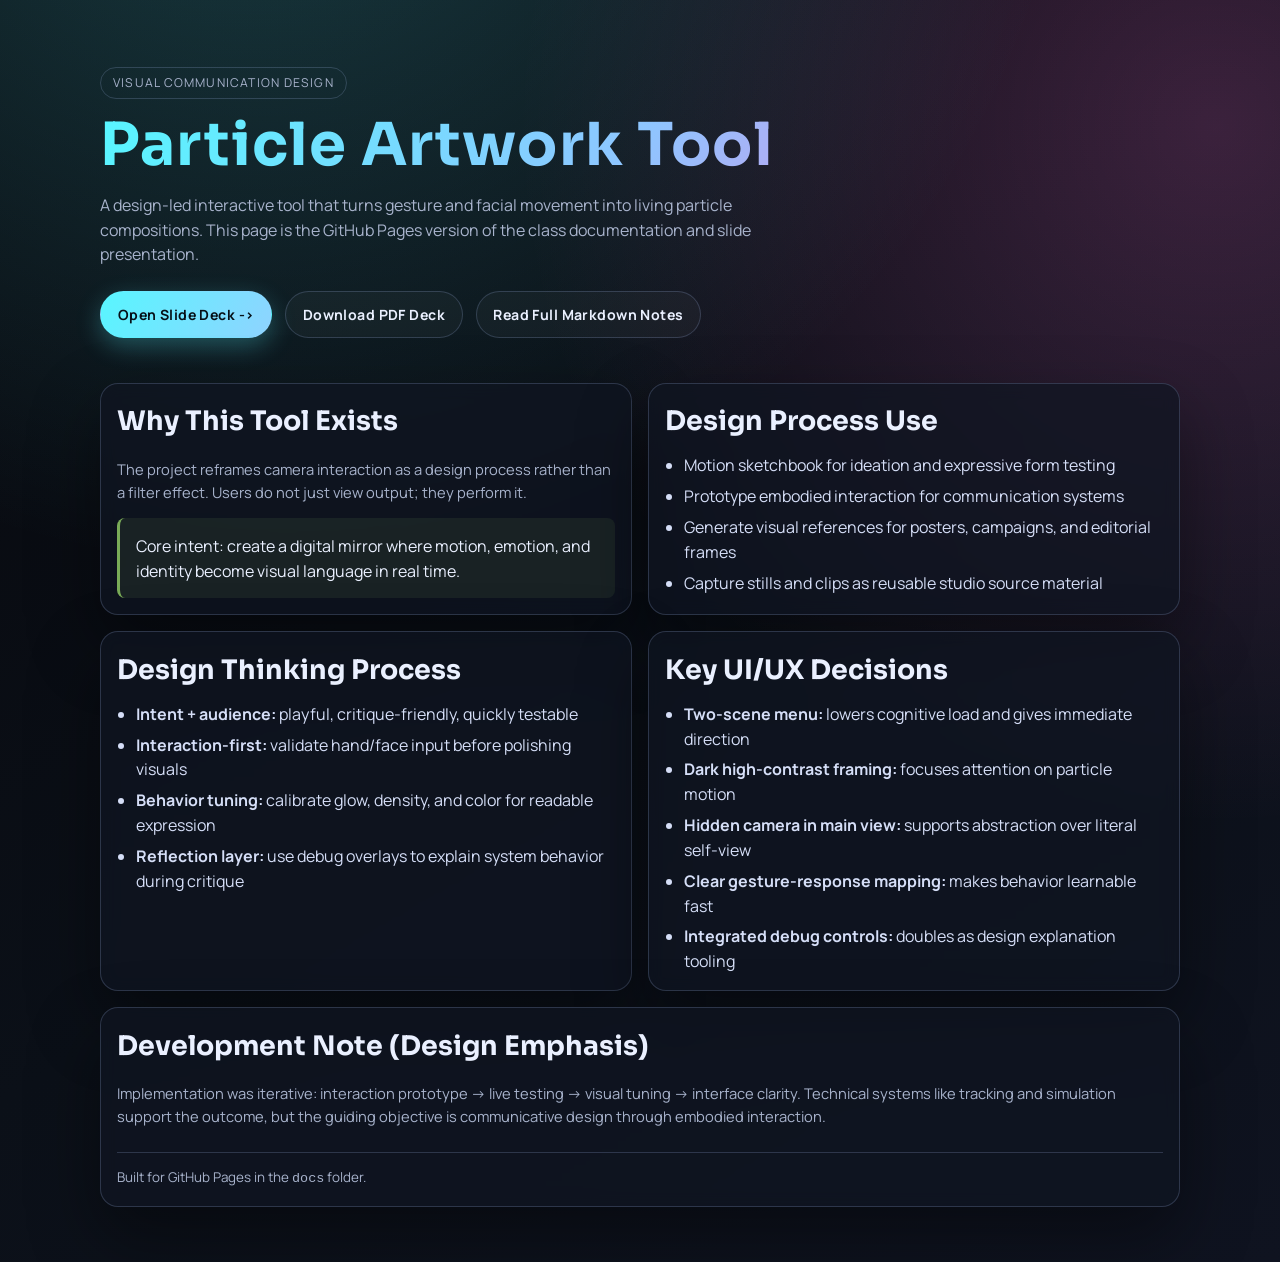
==== docs/index.html @ fed3375f "Add class design docs and GitHub Pages presentation. Provide a design-focused narrative, interactive" ====
<!doctype html>
<html lang="en">
<head>
  <meta charset="utf-8">
  <meta name="viewport" content="width=device-width, initial-scale=1">
  <title>Particle Artwork - Design Deck</title>
  <meta name="description" content="Design rationale and presentation for the Particle Artwork student project.">
  <link rel="preconnect" href="https://fonts.googleapis.com">
  <link rel="preconnect" href="https://fonts.gstatic.com" crossorigin>
  <link href="https://fonts.googleapis.com/css2?family=Manrope:wght@400;500;700;800&family=Sora:wght@500;700;800&display=swap" rel="stylesheet">
  <link rel="stylesheet" href="./site.css">
</head>
<body class="noise-overlay">
  <header class="hero">
    <div class="container">
      <span class="chip">Visual Communication Design</span>
      <h1 class="gradient-title">Particle Artwork Tool</h1>
      <p class="lead">
        A design-led interactive tool that turns gesture and facial movement into living particle compositions.
        This page is the GitHub Pages version of the class documentation and slide presentation.
      </p>
      <div class="cta-row">
        <a class="btn primary" href="./slides.html">Open Slide Deck -></a>
        <a class="btn ghost" href="./Particle-Artwork-Deck.pdf">Download PDF Deck</a>
        <a class="btn ghost" href="../DESIGN_ASPECTS.md">Read Full Markdown Notes</a>
      </div>
    </div>
  </header>

  <main class="container">
    <section class="grid two">
      <article class="panel pad">
        <h2>Why This Tool Exists</h2>
        <p class="small">
          The project reframes camera interaction as a design process rather than a filter effect. Users do not just view output; they perform it.
        </p>
        <p class="quote">
          Core intent: create a digital mirror where motion, emotion, and identity become visual language in real time.
        </p>
      </article>
      <article class="panel pad">
        <h2>Design Process Use</h2>
        <ul class="list">
          <li>Motion sketchbook for ideation and expressive form testing</li>
          <li>Prototype embodied interaction for communication systems</li>
          <li>Generate visual references for posters, campaigns, and editorial frames</li>
          <li>Capture stills and clips as reusable studio source material</li>
        </ul>
      </article>
    </section>

    <section class="grid two">
      <article class="panel pad">
        <h2>Design Thinking Process</h2>
        <ul class="list">
          <li><strong>Intent + audience:</strong> playful, critique-friendly, quickly testable</li>
          <li><strong>Interaction-first:</strong> validate hand/face input before polishing visuals</li>
          <li><strong>Behavior tuning:</strong> calibrate glow, density, and color for readable expression</li>
          <li><strong>Reflection layer:</strong> use debug overlays to explain system behavior during critique</li>
        </ul>
      </article>
      <article class="panel pad">
        <h2>Key UI/UX Decisions</h2>
        <ul class="list">
          <li><strong>Two-scene menu:</strong> lowers cognitive load and gives immediate direction</li>
          <li><strong>Dark high-contrast framing:</strong> focuses attention on particle motion</li>
          <li><strong>Hidden camera in main view:</strong> supports abstraction over literal self-view</li>
          <li><strong>Clear gesture-response mapping:</strong> makes behavior learnable fast</li>
          <li><strong>Integrated debug controls:</strong> doubles as design explanation tooling</li>
        </ul>
      </article>
    </section>

    <section class="panel pad">
      <h2>Development Note (Design Emphasis)</h2>
      <p class="small">
        Implementation was iterative: interaction prototype -> live testing -> visual tuning -> interface clarity.
        Technical systems like tracking and simulation support the outcome, but the guiding objective is communicative design through embodied interaction.
      </p>
      <div class="footer">
        Built for GitHub Pages in the <code>docs</code> folder.
      </div>
    </section>
  </main>
</body>
</html>
---- docs/site.css ----
:root {
  --bg: #090b10;
  --bg-soft: #101521;
  --card: rgba(16, 22, 34, 0.72);
  --text: #eaf0ff;
  --muted: #a8b3cc;
  --line: rgba(146, 167, 214, 0.24);
  --accent-cyan: #58f6ff;
  --accent-pink: #ff6fd8;
  --accent-lime: #b6ff7a;
  --shadow: 0 30px 70px rgba(0, 0, 0, 0.4);
}

* {
  box-sizing: border-box;
}

html,
body {
  margin: 0;
  min-height: 100%;
}

body {
  font-family: "Manrope", "Segoe UI", sans-serif;
  color: var(--text);
  background:
    radial-gradient(circle at 20% -20%, rgba(88, 246, 255, 0.23), transparent 45%),
    radial-gradient(circle at 95% 10%, rgba(255, 111, 216, 0.2), transparent 42%),
    linear-gradient(150deg, #07080d 0%, #0b1018 55%, #0f1320 100%);
  line-height: 1.55;
}

.noise-overlay::before {
  content: "";
  position: fixed;
  inset: 0;
  pointer-events: none;
  background-image: radial-gradient(rgba(255, 255, 255, 0.06) 0.4px, transparent 0.4px);
  background-size: 3px 3px;
  mix-blend-mode: soft-light;
  opacity: 0.14;
}

.container {
  width: min(1080px, 92vw);
  margin: 0 auto;
}

.hero {
  padding: 4.2rem 0 1.8rem;
}

.chip {
  display: inline-block;
  padding: 0.35rem 0.75rem;
  border: 1px solid var(--line);
  border-radius: 999px;
  color: var(--muted);
  font-size: 0.76rem;
  letter-spacing: 0.1em;
  text-transform: uppercase;
}

h1,
h2,
h3 {
  margin: 0;
  font-family: "Sora", "Segoe UI", sans-serif;
}

h1 {
  margin-top: 1rem;
  font-size: clamp(2rem, 5vw, 3.7rem);
  line-height: 1.04;
  letter-spacing: 0.02em;
}

.gradient-title {
  background: linear-gradient(120deg, var(--accent-cyan), #8fc5ff 50%, var(--accent-pink));
  -webkit-background-clip: text;
  -webkit-text-fill-color: transparent;
  background-clip: text;
}

.lead {
  margin-top: 1rem;
  max-width: 70ch;
  color: var(--muted);
}

.cta-row {
  margin-top: 1.5rem;
  display: flex;
  gap: 0.8rem;
  flex-wrap: wrap;
}

.btn {
  display: inline-flex;
  align-items: center;
  gap: 0.55rem;
  text-decoration: none;
  color: #061017;
  font-weight: 700;
  font-size: 0.88rem;
  letter-spacing: 0.03em;
  border-radius: 999px;
  padding: 0.72rem 1.05rem;
  border: 1px solid transparent;
  transition: transform 0.18s ease, box-shadow 0.18s ease;
}

.btn.primary {
  background: linear-gradient(120deg, var(--accent-cyan), #8fd3ff);
  box-shadow: 0 8px 25px rgba(88, 246, 255, 0.28);
}

.btn.ghost {
  color: var(--text);
  border-color: var(--line);
  background: rgba(255, 255, 255, 0.03);
}

.btn:hover {
  transform: translateY(-2px);
}

.grid {
  display: grid;
  gap: 1rem;
}

.grid.two {
  grid-template-columns: repeat(2, minmax(0, 1fr));
}

.panel {
  border: 1px solid var(--line);
  border-radius: 18px;
  background: var(--card);
  backdrop-filter: blur(8px);
  box-shadow: var(--shadow);
}

.panel.pad {
  padding: 1.1rem 1rem 1rem;
}

main {
  padding-bottom: 3.5rem;
}

section {
  margin-top: 1rem;
}

section h2 {
  margin-bottom: 0.65rem;
  font-size: clamp(1.2rem, 2.1vw, 1.7rem);
}

.list {
  margin: 0.2rem 0 0;
  padding-left: 1.2rem;
  color: #d5def7;
}

.list li + li {
  margin-top: 0.38rem;
}

.small {
  color: var(--muted);
  font-size: 0.92rem;
}

.quote {
  margin: 0;
  padding: 1rem 1rem 0.9rem;
  border-left: 3px solid rgba(182, 255, 122, 0.62);
  background: rgba(182, 255, 122, 0.07);
  border-radius: 8px;
}

.footer {
  margin-top: 1.5rem;
  border-top: 1px solid var(--line);
  padding-top: 0.9rem;
  color: var(--muted);
  font-size: 0.84rem;
}

.slides-shell {
  min-height: 100vh;
  display: grid;
  place-items: center;
  padding: 2.2rem 1rem 1rem;
}

.deck {
  width: min(1100px, 95vw);
  aspect-ratio: 16 / 9;
  position: relative;
  border-radius: 22px;
  border: 1px solid var(--line);
  background: linear-gradient(145deg, rgba(16, 24, 36, 0.92), rgba(9, 12, 18, 0.95));
  box-shadow: var(--shadow);
  overflow: hidden;
}

.slide {
  position: absolute;
  inset: 0;
  padding: clamp(1rem, 3vw, 2rem) clamp(1rem, 4vw, 3.2rem);
  display: grid;
  opacity: 0;
  transform: translateX(40px) scale(0.98);
  transition: opacity 0.28s ease, transform 0.28s ease;
  pointer-events: none;
}

.slide.active {
  opacity: 1;
  transform: translateX(0) scale(1);
  pointer-events: auto;
}

.slide h2 {
  font-size: clamp(1.3rem, 2.4vw, 2rem);
  margin-bottom: 0.55rem;
}

.slide p {
  color: #d8e2fb;
}

.slide ul {
  margin-top: 0.5rem;
  color: #d8e2fb;
  padding-left: 1.2rem;
}

.slide li + li {
  margin-top: 0.4rem;
}

.kicker {
  color: var(--accent-lime);
  letter-spacing: 0.11em;
  font-size: 0.76rem;
  text-transform: uppercase;
}

.slide .big-line {
  font-size: clamp(1.5rem, 3vw, 2.6rem);
  line-height: 1.12;
  max-width: 18ch;
}

.slide-controls {
  width: min(1100px, 95vw);
  margin-top: 0.8rem;
  display: flex;
  justify-content: space-between;
  align-items: center;
  gap: 0.9rem;
}

.key-hint {
  color: var(--muted);
  font-size: 0.82rem;
}

.pager {
  color: var(--text);
  font-size: 0.85rem;
  letter-spacing: 0.06em;
}

.nav-btn {
  border: 1px solid var(--line);
  border-radius: 10px;
  background: rgba(255, 255, 255, 0.03);
  color: var(--text);
  padding: 0.5rem 0.75rem;
  cursor: pointer;
}

.progress {
  position: absolute;
  left: 0;
  right: 0;
  bottom: 0;
  height: 4px;
  background: rgba(255, 255, 255, 0.08);
}

.progress > span {
  display: block;
  height: 100%;
  width: 0;
  background: linear-gradient(120deg, var(--accent-cyan), var(--accent-pink));
  transition: width 0.25s ease;
}

@media (max-width: 900px) {
  .grid.two {
    grid-template-columns: 1fr;
  }
}

@media print {
  @page {
    size: 16in 9in;
    margin: 0.35in;
  }

  body {
    background: #080b12 !important;
    -webkit-print-color-adjust: exact;
    print-color-adjust: exact;
  }

  .slides-shell {
    display: block;
    min-height: auto;
    padding: 0;
  }

  .deck {
    width: 100%;
    aspect-ratio: auto;
    border: 0;
    border-radius: 0;
    box-shadow: none;
    background: transparent;
    overflow: visible;
  }

  .slide {
    position: static;
    min-height: 8.1in;
    border: 1px solid rgba(146, 167, 214, 0.2);
    border-radius: 16px;
    background: linear-gradient(145deg, rgba(16, 24, 36, 0.96), rgba(9, 12, 18, 0.98));
    opacity: 1 !important;
    transform: none !important;
    pointer-events: auto;
    page-break-after: always;
    break-after: page;
    margin-bottom: 0.2in;
  }

  .slide:last-of-type {
    page-break-after: auto;
    break-after: auto;
  }

  .slide-controls,
  .progress {
    display: none !important;
  }
}
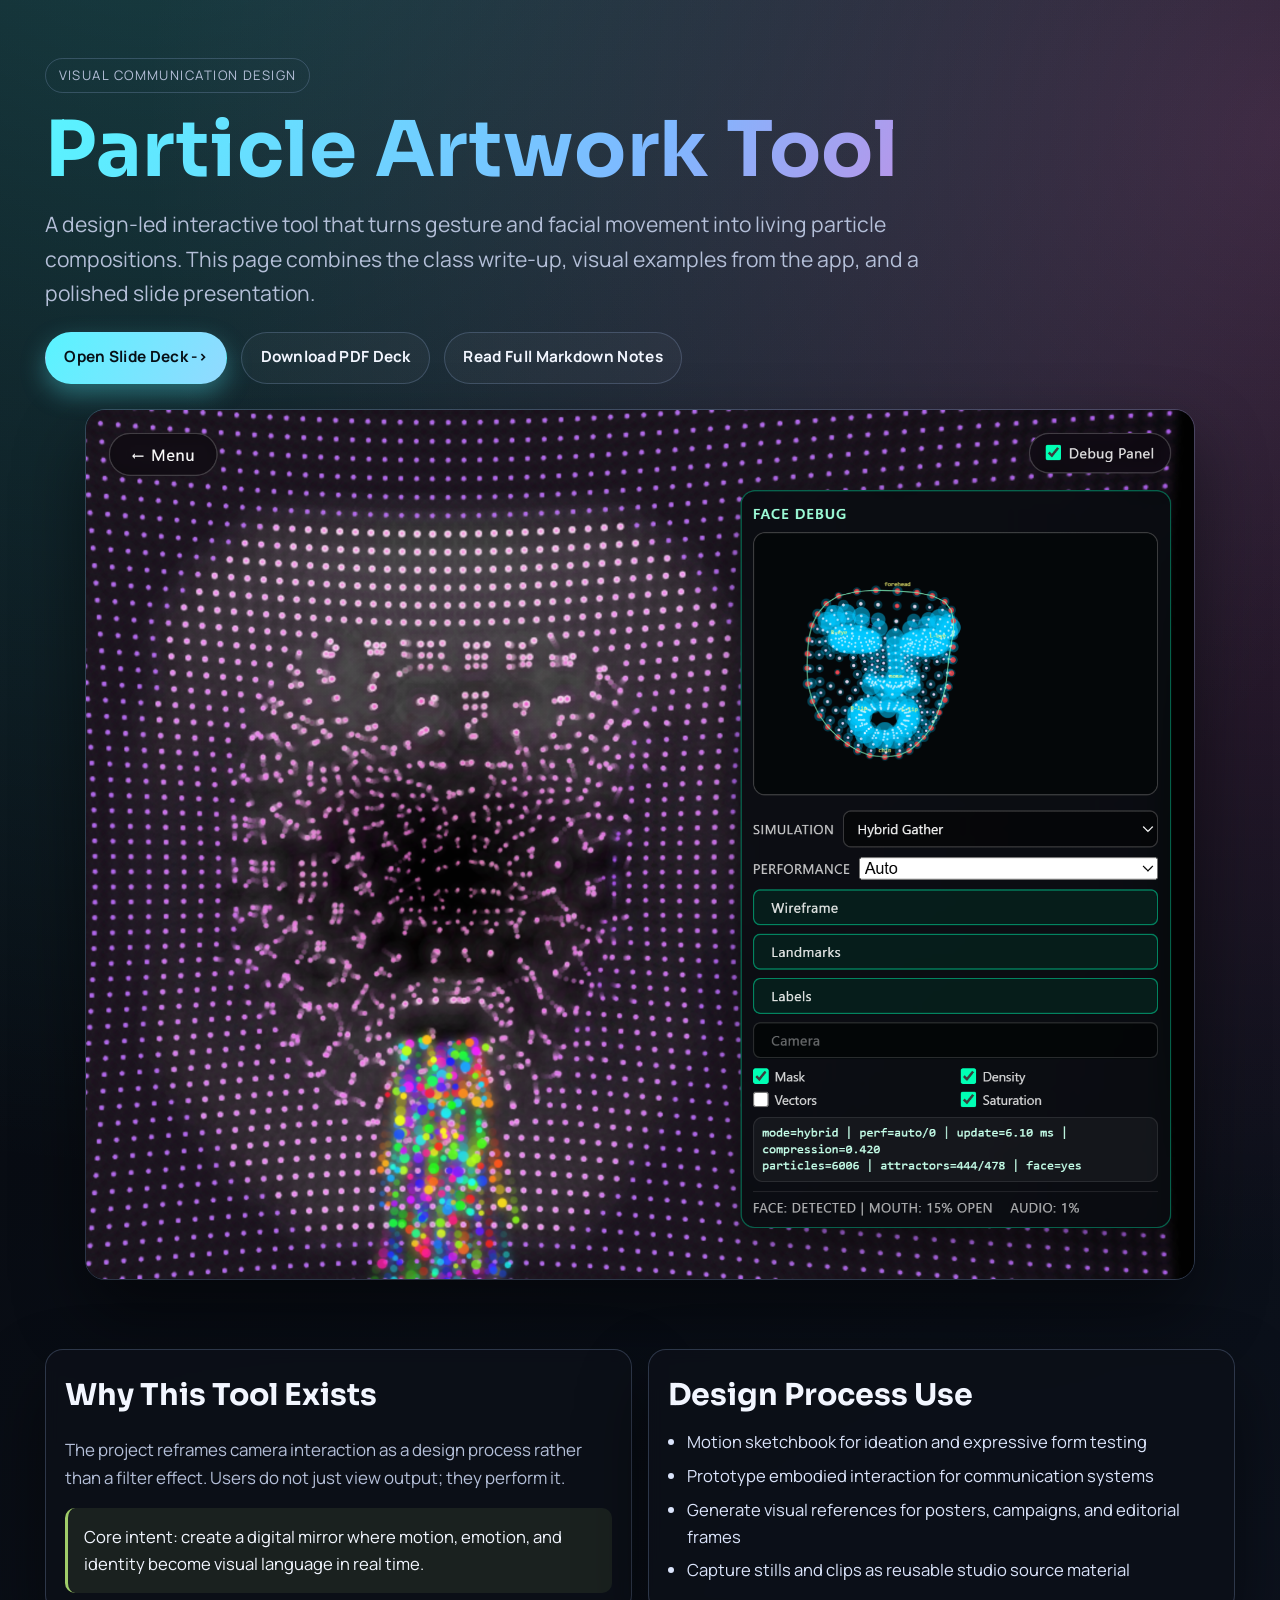
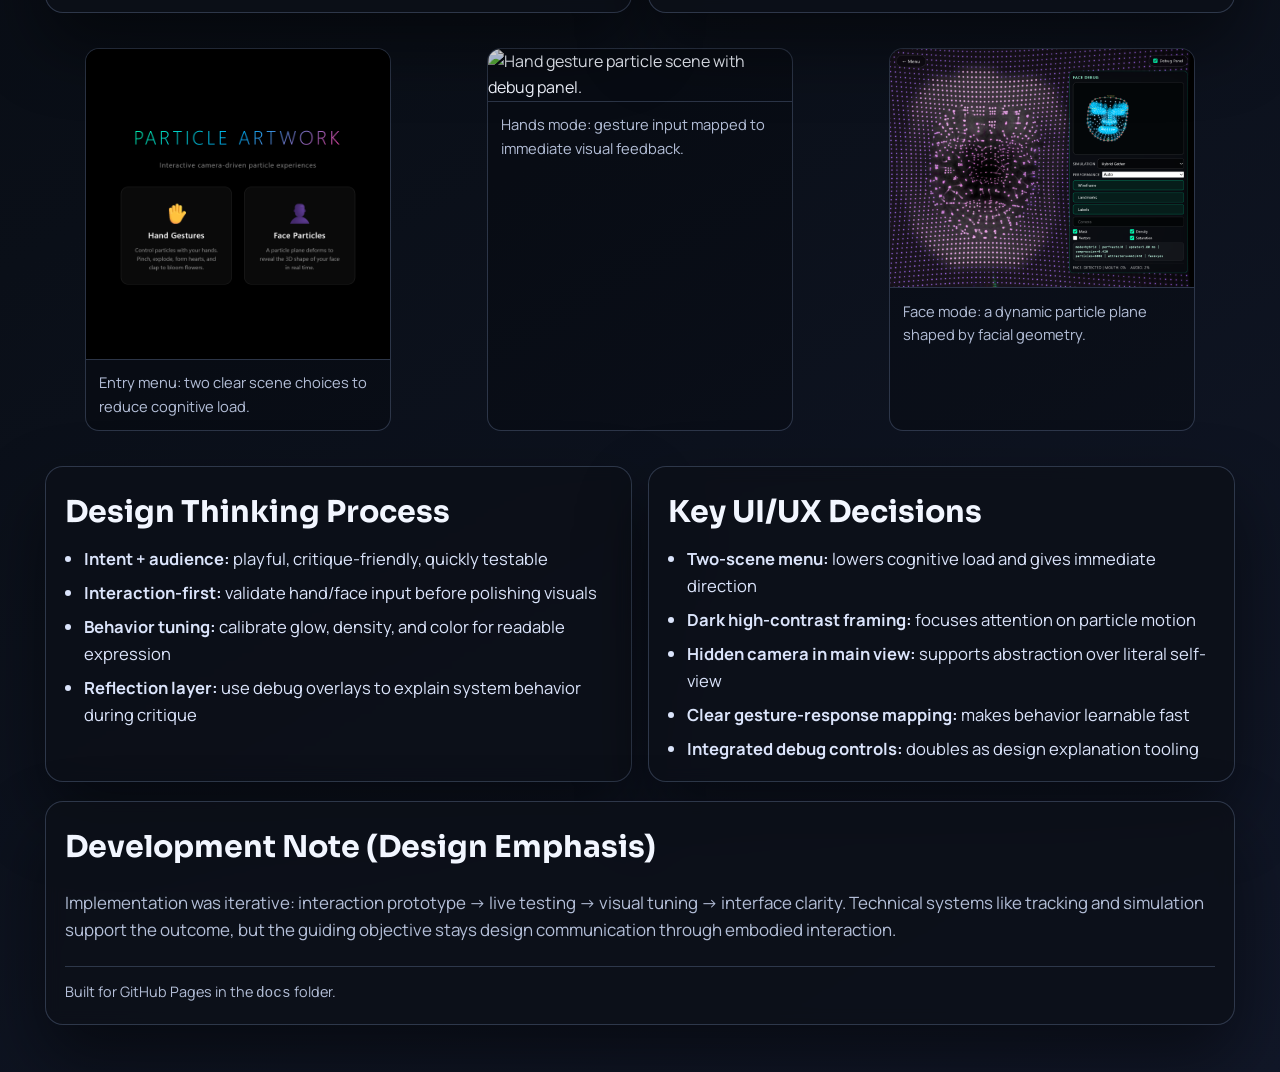
==== commit a67b59b2: "Refresh design deck visuals and readability. Add real app screenshots and redesign the homepage/slid" ====
--- a/docs/index.html
+++ b/docs/index.html
@@ -17,13 +17,16 @@
       <h1 class="gradient-title">Particle Artwork Tool</h1>
       <p class="lead">
         A design-led interactive tool that turns gesture and facial movement into living particle compositions.
-        This page is the GitHub Pages version of the class documentation and slide presentation.
+        This page combines the class write-up, visual examples from the app, and a polished slide presentation.
       </p>
       <div class="cta-row">
         <a class="btn primary" href="./slides.html">Open Slide Deck -></a>
         <a class="btn ghost" href="./Particle-Artwork-Deck.pdf">Download PDF Deck</a>
         <a class="btn ghost" href="../DESIGN_ASPECTS.md">Read Full Markdown Notes</a>
       </div>
+      <figure class="hero-visual">
+        <img src="./assets/app-face-scene-alt-2.png" alt="Face particle scene with rainbow effect and debug panel visible.">
+      </figure>
     </div>
   </header>
 
@@ -32,7 +35,8 @@
       <article class="panel pad">
         <h2>Why This Tool Exists</h2>
         <p class="small">
-          The project reframes camera interaction as a design process rather than a filter effect. Users do not just view output; they perform it.
+          The project reframes camera interaction as a design process rather than a filter effect.
+          Users do not just view output; they perform it.
         </p>
         <p class="quote">
           Core intent: create a digital mirror where motion, emotion, and identity become visual language in real time.
@@ -47,6 +51,21 @@
           <li>Capture stills and clips as reusable studio source material</li>
         </ul>
       </article>
+    </section>
+
+    <section class="grid three">
+      <figure class="shot">
+        <img src="./assets/app-menu.png" alt="App start menu with hand and face mode cards.">
+        <figcaption>Entry menu: two clear scene choices to reduce cognitive load.</figcaption>
+      </figure>
+      <figure class="shot">
+        <img src="./assets/app-hands-scene.png" alt="Hand gesture particle scene with debug panel.">
+        <figcaption>Hands mode: gesture input mapped to immediate visual feedback.</figcaption>
+      </figure>
+      <figure class="shot">
+        <img src="./assets/app-face-scene-alt-1.png" alt="Face particle scene with tracked mesh and particle field.">
+        <figcaption>Face mode: a dynamic particle plane shaped by facial geometry.</figcaption>
+      </figure>
     </section>
 
     <section class="grid two">
@@ -75,7 +94,7 @@
       <h2>Development Note (Design Emphasis)</h2>
       <p class="small">
         Implementation was iterative: interaction prototype -> live testing -> visual tuning -> interface clarity.
-        Technical systems like tracking and simulation support the outcome, but the guiding objective is communicative design through embodied interaction.
+        Technical systems like tracking and simulation support the outcome, but the guiding objective stays design communication through embodied interaction.
       </p>
       <div class="footer">
         Built for GitHub Pages in the <code>docs</code> folder.
--- a/docs/site.css
+++ b/docs/site.css
@@ -1,22 +1,20 @@
 :root {
-  --bg: #090b10;
-  --bg-soft: #101521;
-  --card: rgba(16, 22, 34, 0.72);
-  --text: #eaf0ff;
-  --muted: #a8b3cc;
-  --line: rgba(146, 167, 214, 0.24);
-  --accent-cyan: #58f6ff;
-  --accent-pink: #ff6fd8;
-  --accent-lime: #b6ff7a;
-  --shadow: 0 30px 70px rgba(0, 0, 0, 0.4);
-}
-
-* {
-  box-sizing: border-box;
-}
-
-html,
-body {
+  --bg: #06080d;
+  --surface: rgba(12, 16, 24, 0.84);
+  --surface-strong: rgba(9, 13, 20, 0.94);
+  --text: #f2f6ff;
+  --muted: #b4bfd8;
+  --line: rgba(148, 170, 214, 0.26);
+  --cyan: #59f4ff;
+  --blue: #7fb7ff;
+  --pink: #ff6ccd;
+  --lime: #c6ff7f;
+  --shadow: 0 32px 70px rgba(0, 0, 0, 0.48);
+}
+
+* { box-sizing: border-box; }
+
+html, body {
   margin: 0;
   min-height: 100%;
 }
@@ -25,10 +23,10 @@
   font-family: "Manrope", "Segoe UI", sans-serif;
   color: var(--text);
   background:
-    radial-gradient(circle at 20% -20%, rgba(88, 246, 255, 0.23), transparent 45%),
-    radial-gradient(circle at 95% 10%, rgba(255, 111, 216, 0.2), transparent 42%),
-    linear-gradient(150deg, #07080d 0%, #0b1018 55%, #0f1320 100%);
-  line-height: 1.55;
+    radial-gradient(circle at 15% -10%, rgba(89, 244, 255, 0.25), transparent 46%),
+    radial-gradient(circle at 100% 5%, rgba(255, 108, 205, 0.22), transparent 40%),
+    linear-gradient(150deg, #05070b 0%, #0a0f18 55%, #111728 100%);
+  line-height: 1.62;
 }
 
 .noise-overlay::before {
@@ -36,84 +34,82 @@
   position: fixed;
   inset: 0;
   pointer-events: none;
-  background-image: radial-gradient(rgba(255, 255, 255, 0.06) 0.4px, transparent 0.4px);
+  background-image: radial-gradient(rgba(255, 255, 255, 0.06) 0.45px, transparent 0.45px);
   background-size: 3px 3px;
+  opacity: 0.15;
   mix-blend-mode: soft-light;
-  opacity: 0.14;
 }
 
 .container {
-  width: min(1080px, 92vw);
+  width: min(1200px, 93vw);
   margin: 0 auto;
 }
 
-.hero {
-  padding: 4.2rem 0 1.8rem;
-}
-
-.chip {
-  display: inline-block;
-  padding: 0.35rem 0.75rem;
-  border: 1px solid var(--line);
-  border-radius: 999px;
-  color: var(--muted);
-  font-size: 0.76rem;
-  letter-spacing: 0.1em;
-  text-transform: uppercase;
-}
-
-h1,
-h2,
-h3 {
-  margin: 0;
-  font-family: "Sora", "Segoe UI", sans-serif;
-}
-
-h1 {
-  margin-top: 1rem;
-  font-size: clamp(2rem, 5vw, 3.7rem);
-  line-height: 1.04;
-  letter-spacing: 0.02em;
-}
+h1, h2, h3 { margin: 0; font-family: "Sora", "Segoe UI", sans-serif; }
 
 .gradient-title {
-  background: linear-gradient(120deg, var(--accent-cyan), #8fc5ff 50%, var(--accent-pink));
+  background: linear-gradient(120deg, var(--cyan), var(--blue) 52%, var(--pink));
   -webkit-background-clip: text;
   -webkit-text-fill-color: transparent;
   background-clip: text;
 }
 
+.hero {
+  padding: 3.6rem 0 2.1rem;
+}
+
+.chip {
+  display: inline-block;
+  padding: 0.38rem 0.8rem;
+  border: 1px solid var(--line);
+  border-radius: 999px;
+  color: var(--muted);
+  font-size: 0.82rem;
+  letter-spacing: 0.11em;
+  text-transform: uppercase;
+}
+
+h1 {
+  margin-top: 1.1rem;
+  font-size: clamp(2.6rem, 6vw, 4.9rem);
+  line-height: 1.03;
+  letter-spacing: 0.01em;
+}
+
 .lead {
-  margin-top: 1rem;
+  margin-top: 1.1rem;
   max-width: 70ch;
+  font-size: clamp(1.07rem, 1.7vw, 1.32rem);
   color: var(--muted);
 }
 
 .cta-row {
-  margin-top: 1.5rem;
+  margin-top: 1.4rem;
   display: flex;
-  gap: 0.8rem;
   flex-wrap: wrap;
+  gap: 0.85rem;
 }
 
 .btn {
   display: inline-flex;
   align-items: center;
-  gap: 0.55rem;
+  gap: 0.48rem;
   text-decoration: none;
-  color: #061017;
+  border-radius: 999px;
+  padding: 0.76rem 1.16rem;
+  border: 1px solid transparent;
+  font-size: 0.96rem;
   font-weight: 700;
-  font-size: 0.88rem;
-  letter-spacing: 0.03em;
-  border-radius: 999px;
-  padding: 0.72rem 1.05rem;
-  border: 1px solid transparent;
-  transition: transform 0.18s ease, box-shadow 0.18s ease;
-}
+  letter-spacing: 0.02em;
+  transition: transform 0.2s ease, box-shadow 0.2s ease;
+}
+
+.btn:hover { transform: translateY(-2px); }
 
 .btn.primary {
-  background: linear-gradient(120deg, var(--accent-cyan), #8fd3ff);
-  box-shadow: 0 8px 25px rgba(88, 246, 255, 0.28);
+  color: #071017;
+  background: linear-gradient(120deg, var(--cyan), #92d9ff);
+  box-shadow: 0 10px 24px rgba(89, 244, 255, 0.34);
 }
 
 .btn.ghost {
@@ -122,89 +118,106 @@
   background: rgba(255, 255, 255, 0.03);
 }
 
-.btn:hover {
-  transform: translateY(-2px);
-}
-
-.grid {
-  display: grid;
-  gap: 1rem;
-}
-
-.grid.two {
-  grid-template-columns: repeat(2, minmax(0, 1fr));
-}
+.hero-visual {
+  margin-top: 1.6rem;
+  border: 1px solid var(--line);
+  border-radius: 20px;
+  overflow: hidden;
+  box-shadow: var(--shadow);
+}
+
+.hero-visual img {
+  width: 100%;
+  display: block;
+}
+
+main { padding-bottom: 3rem; }
+section { margin-top: 1.2rem; }
 
 .panel {
   border: 1px solid var(--line);
   border-radius: 18px;
-  background: var(--card);
+  background: var(--surface);
   backdrop-filter: blur(8px);
   box-shadow: var(--shadow);
 }
 
-.panel.pad {
-  padding: 1.1rem 1rem 1rem;
-}
-
-main {
-  padding-bottom: 3.5rem;
-}
-
-section {
-  margin-top: 1rem;
-}
-
-section h2 {
-  margin-bottom: 0.65rem;
-  font-size: clamp(1.2rem, 2.1vw, 1.7rem);
-}
+.panel.pad { padding: 1.3rem 1.2rem 1.15rem; }
+
+.panel h2 {
+  font-size: clamp(1.4rem, 2.35vw, 2rem);
+  margin-bottom: 0.6rem;
+}
+
+.small {
+  color: var(--muted);
+  font-size: 1.06rem;
+}
+
+.quote {
+  margin: 0.95rem 0 0;
+  border-left: 3px solid rgba(198, 255, 127, 0.78);
+  border-radius: 10px;
+  background: rgba(198, 255, 127, 0.08);
+  padding: 1rem 1rem 0.95rem;
+  font-size: 1.04rem;
+}
+
+.grid { display: grid; gap: 1rem; }
+.grid.two { grid-template-columns: repeat(2, minmax(0, 1fr)); }
+.grid.three { grid-template-columns: repeat(3, minmax(0, 1fr)); }
 
 .list {
   margin: 0.2rem 0 0;
   padding-left: 1.2rem;
-  color: #d5def7;
-}
-
-.list li + li {
-  margin-top: 0.38rem;
-}
-
-.small {
+  color: #dbe4fb;
+  font-size: 1.04rem;
+}
+
+.list li + li { margin-top: 0.43rem; }
+
+.shot {
+  border: 1px solid var(--line);
+  border-radius: 14px;
+  overflow: hidden;
+  background: rgba(0, 0, 0, 0.2);
+}
+
+.shot img {
+  width: 100%;
+  display: block;
+}
+
+.shot figcaption {
+  padding: 0.7rem 0.8rem;
   color: var(--muted);
   font-size: 0.92rem;
-}
-
-.quote {
-  margin: 0;
-  padding: 1rem 1rem 0.9rem;
-  border-left: 3px solid rgba(182, 255, 122, 0.62);
-  background: rgba(182, 255, 122, 0.07);
-  border-radius: 8px;
+  border-top: 1px solid var(--line);
 }
 
 .footer {
-  margin-top: 1.5rem;
+  margin-top: 1.4rem;
   border-top: 1px solid var(--line);
-  padding-top: 0.9rem;
-  color: var(--muted);
-  font-size: 0.84rem;
-}
-
+  padding-top: 0.85rem;
+  color: var(--muted);
+  font-size: 0.9rem;
+}
+
+/* Slides */
 .slides-shell {
   min-height: 100vh;
   display: grid;
   place-items: center;
-  padding: 2.2rem 1rem 1rem;
+  padding: 2rem 1rem 1rem;
 }
 
 .deck {
-  width: min(1100px, 95vw);
+  width: min(1320px, 96vw);
   aspect-ratio: 16 / 9;
   position: relative;
-  border-radius: 22px;
-  border: 1px solid var(--line);
-  background: linear-gradient(145deg, rgba(16, 24, 36, 0.92), rgba(9, 12, 18, 0.95));
+  border-radius: 24px;
+  border: 1px solid var(--line);
+  background: linear-gradient(145deg, rgba(14, 20, 30, 0.92), rgba(8, 11, 18, 0.96));
   box-shadow: var(--shadow);
   overflow: hidden;
 }
@@ -212,11 +225,10 @@
 .slide {
   position: absolute;
   inset: 0;
-  padding: clamp(1rem, 3vw, 2rem) clamp(1rem, 4vw, 3.2rem);
-  display: grid;
+  padding: clamp(1.2rem, 3vw, 2.3rem) clamp(1.2rem, 4vw, 3rem);
   opacity: 0;
-  transform: translateX(40px) scale(0.98);
-  transition: opacity 0.28s ease, transform 0.28s ease;
+  transform: translateX(45px) scale(0.98);
+  transition: opacity 0.26s ease, transform 0.26s ease;
   pointer-events: none;
 }
 
@@ -226,65 +238,98 @@
   pointer-events: auto;
 }
 
-.slide h2 {
-  font-size: clamp(1.3rem, 2.4vw, 2rem);
-  margin-bottom: 0.55rem;
-}
-
-.slide p {
-  color: #d8e2fb;
-}
-
-.slide ul {
-  margin-top: 0.5rem;
-  color: #d8e2fb;
+.kicker {
+  margin: 0;
+  color: var(--lime);
+  letter-spacing: 0.12em;
+  font-size: 0.82rem;
+  text-transform: uppercase;
+}
+
+.slide-title {
+  margin-top: 0.3rem;
+  font-size: clamp(1.9rem, 3.1vw, 3.2rem);
+  line-height: 1.08;
+}
+
+.slide-lead {
+  margin-top: 0.8rem;
+  font-size: clamp(1.1rem, 1.7vw, 1.48rem);
+  color: #d6e1fb;
+  max-width: 60ch;
+}
+
+.slide-layout {
+  margin-top: 0.8rem;
+  display: grid;
+  gap: 1rem;
+}
+
+.slide-layout.two {
+  grid-template-columns: 1.05fr 1fr;
+  align-items: center;
+}
+
+.slide-layout.image-heavy {
+  grid-template-columns: 1.35fr 1fr;
+}
+
+.slide-bullets {
+  margin: 0.35rem 0 0;
   padding-left: 1.2rem;
-}
-
-.slide li + li {
-  margin-top: 0.4rem;
-}
-
-.kicker {
-  color: var(--accent-lime);
-  letter-spacing: 0.11em;
-  font-size: 0.76rem;
-  text-transform: uppercase;
-}
-
-.slide .big-line {
-  font-size: clamp(1.5rem, 3vw, 2.6rem);
+  color: #dce5fb;
+  font-size: clamp(1rem, 1.25vw, 1.24rem);
+}
+
+.slide-bullets li + li {
+  margin-top: 0.48rem;
+}
+
+.slide-image {
+  border: 1px solid var(--line);
+  border-radius: 14px;
+  overflow: hidden;
+  box-shadow: 0 14px 34px rgba(0, 0, 0, 0.4);
+}
+
+.slide-image img {
+  width: 100%;
+  display: block;
+}
+
+.slide-note {
+  margin-top: 0.7rem;
+  color: var(--muted);
+  font-size: clamp(0.95rem, 1.1vw, 1.05rem);
+}
+
+.impact-line {
+  font-size: clamp(1.7rem, 2.8vw, 2.8rem);
   line-height: 1.12;
-  max-width: 18ch;
+  max-width: 20ch;
 }
 
 .slide-controls {
-  width: min(1100px, 95vw);
-  margin-top: 0.8rem;
+  width: min(1320px, 96vw);
+  margin-top: 0.82rem;
   display: flex;
   justify-content: space-between;
   align-items: center;
-  gap: 0.9rem;
-}
-
-.key-hint {
-  color: var(--muted);
-  font-size: 0.82rem;
-}
-
-.pager {
+  gap: 0.8rem;
+}
+
+.nav-btn {
+  border: 1px solid var(--line);
+  border-radius: 10px;
+  background: rgba(255, 255, 255, 0.04);
   color: var(--text);
-  font-size: 0.85rem;
-  letter-spacing: 0.06em;
-}
-
-.nav-btn {
-  border: 1px solid var(--line);
-  border-radius: 10px;
-  background: rgba(255, 255, 255, 0.03);
-  color: var(--text);
-  padding: 0.5rem 0.75rem;
+  padding: 0.56rem 0.8rem;
   cursor: pointer;
+}
+
+.key-hint, .pager {
+  color: var(--muted);
+  font-size: 0.92rem;
 }
 
 .progress {
@@ -300,13 +345,16 @@
   display: block;
   height: 100%;
   width: 0;
-  background: linear-gradient(120deg, var(--accent-cyan), var(--accent-pink));
+  background: linear-gradient(120deg, var(--cyan), var(--pink));
   transition: width 0.25s ease;
 }
 
-@media (max-width: 900px) {
-  .grid.two {
+@media (max-width: 1050px) {
+  .grid.two, .grid.three, .slide-layout.two, .slide-layout.image-heavy {
     grid-template-columns: 1fr;
+  }
+  .deck {
+    aspect-ratio: 1.2 / 1;
   }
 }
 
